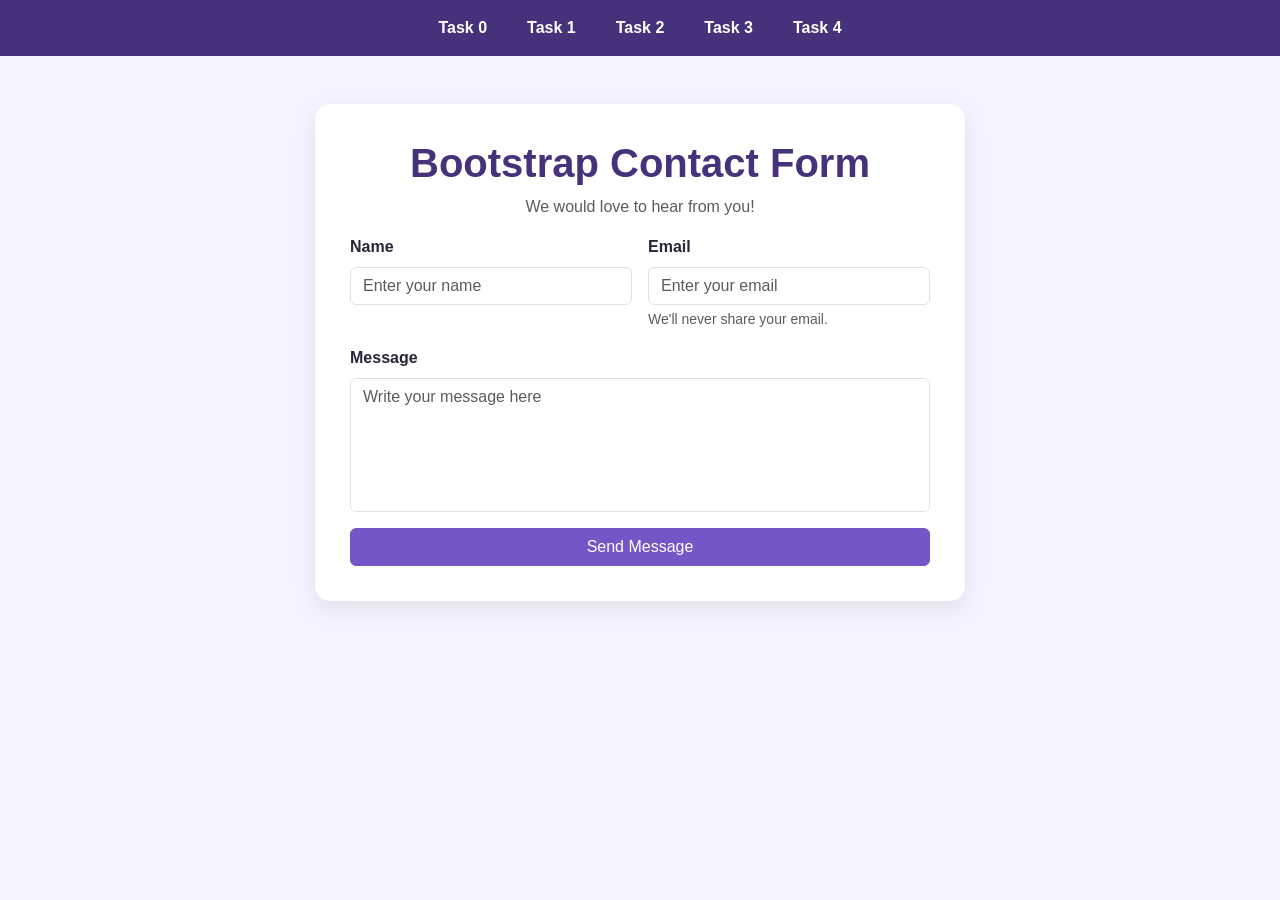
==== task2.html @ ef6ed26e "Assignment 4 - HTML CSS Bootstrap JavaScript Forms" ====
<!DOCTYPE html>
<html lang="en">
<head>
    <meta charset="UTF-8">
    <meta name="viewport"
          content="width=device-width, initial-scale=1.0">

    <title>Task 2 - Bootstrap Form</title>

    
    <link href="https://cdn.jsdelivr.net/npm/bootstrap@5.3.3/dist/css/bootstrap.min.css"
          rel="stylesheet">

    
    <link rel="stylesheet" href="task2.css">
</head>

<body>

    <nav class="navbar navbar-expand bg-purple">
        <div class="container-fluid justify-content-center">
            <div class="navbar-nav flex-row flex-wrap justify-content-center">
                <a class="nav-link" href="index.html">Task 0</a>
                <a class="nav-link" href="task1.html">Task 1</a>
                <a class="nav-link" href="task2.html">Task 2</a>
                <a class="nav-link" href="task3.html">Task 3</a>
                <a class="nav-link" href="task4.html">Task 4</a>
            </div>
        </div>
    </nav>

    <div class="container my-5">
        <div class="form-card mx-auto">

            <h1 class="text-center">Bootstrap Contact Form</h1>

            <p class="text-center text-muted">
                We would love to hear from you!
            </p>

            <form>

                <div class="row g-3">

                    <div class="col-12 col-md-6">
                        <label for="name" class="form-label">
                            Name
                        </label>
                        <input type="text"
                               class="form-control"
                               id="name"
                               name="name"
                               placeholder="Enter your name">
                    </div>

                    <div class="col-12 col-md-6">
                        <label for="email" class="form-label">
                            Email
                        </label>
                        <input type="email"
                               class="form-control"
                               id="email"
                               name="email"
                               placeholder="Enter your email">
                        <div class="form-text">
                            We'll never share your email.
                        </div>
                    </div>

                    <div class="col-12">
                        <label for="message" class="form-label">
                            Message
                        </label>
                        <textarea class="form-control"
                                  id="message"
                                  name="message"
                                  rows="5"
                                  placeholder="Write your message here"></textarea>
                    </div>

                    <div class="col-12">
                        <button type="submit"
                                class="btn btn-primary w-100">
                            Send Message
                        </button>
                    </div>

                </div>

            </form>

        </div>
    </div>

</body>
</html>
---- task2.css ----
body {
    background-color: #f5f3ff;
    font-family: Arial, sans-serif;
    color: #29253a;
}

.bg-purple {
    background-color: #45327a;
}

.navbar .nav-link {
    color: white;
    font-weight: bold;
    margin: 0 12px;
}

.navbar .nav-link:hover {
    color: #d8c8ff;
}

.form-card {
    background-color: white;
    max-width: 650px;
    padding: 35px;
    border-radius: 15px;
    box-shadow: 0 8px 25px rgba(0, 0, 0, 0.08);
}

h1 {
    color: #45327a;
    font-weight: bold;
}

.form-label {
    font-weight: bold;
}

.form-control:focus {
    border-color: #7656c6;
    box-shadow: 0 0 0 0.2rem rgba(118, 86, 198, 0.2);
}

textarea {
    resize: none;
}

.btn-primary {
    background-color: #7656c6;
    border-color: #7656c6;
}

.btn-primary:hover {
    background-color: #59409e;
    border-color: #59409e;
}

@media (max-width: 576px) {
    .form-card {
        padding: 22px;
    }

    .navbar .nav-link {
        margin: 0 5px;
        font-size: 13px;
    }
}
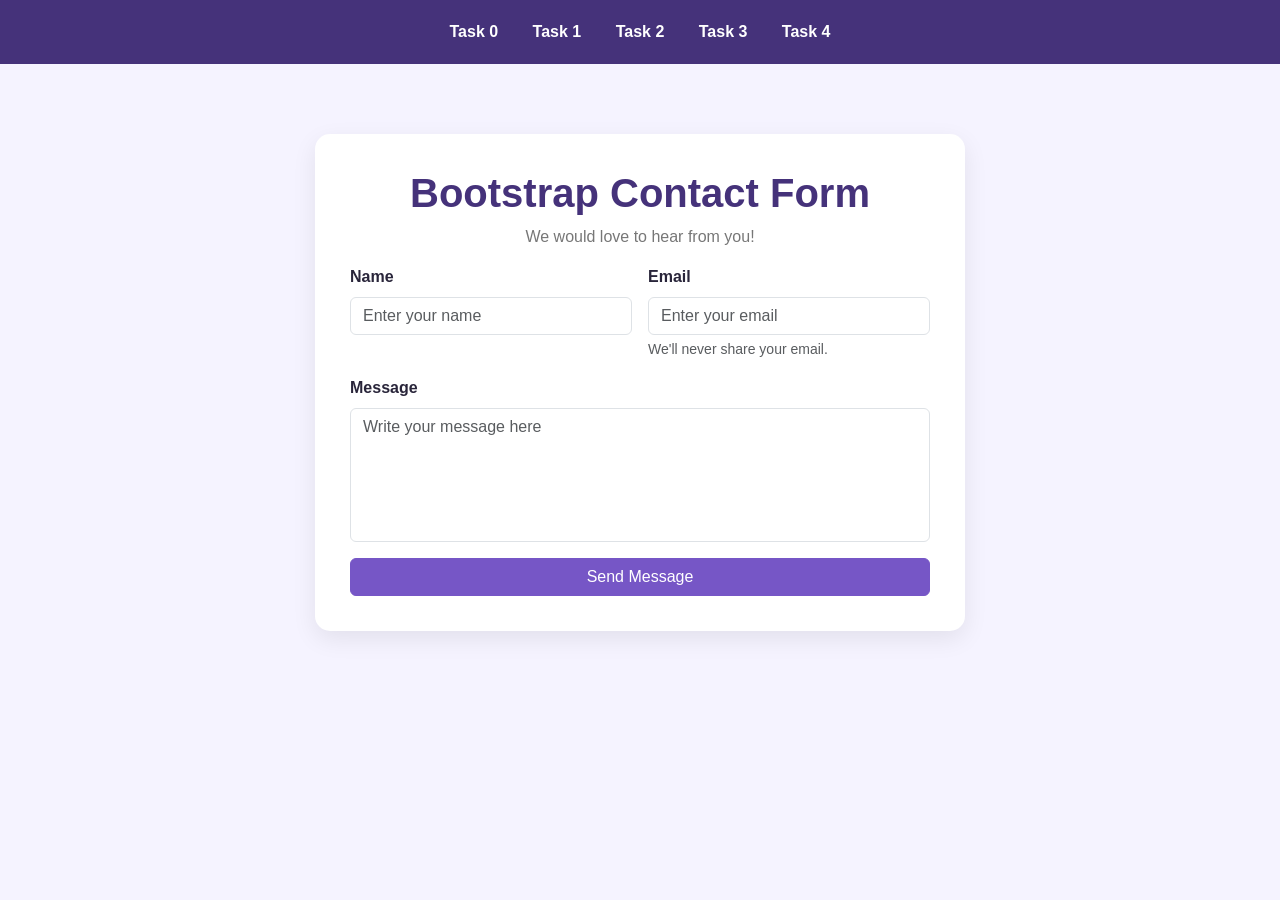
==== commit a5e7b5f5: "Update and simplify assignment 4 forms" ====
--- a/task2.html
+++ b/task2.html
@@ -3,65 +3,41 @@
 <html lang="en">
 <head>
     <meta charset="UTF-8">
-    <meta name="viewport"
-          content="width=device-width, initial-scale=1.0">
-
+    <meta name="viewport" content="width=device-width, initial-scale=1.0">
     <title>Task 2 - Bootstrap Form</title>
 
-    
-    <link href="https://cdn.jsdelivr.net/npm/bootstrap@5.3.3/dist/css/bootstrap.min.css"
-          rel="stylesheet">
-
-    
+    <link href="https://cdn.jsdelivr.net/npm/bootstrap@5.3.3/dist/css/bootstrap.min.css" rel="stylesheet">
     <link rel="stylesheet" href="task2.css">
 </head>
-
 <body>
 
-    <nav class="navbar navbar-expand bg-purple">
-        <div class="container-fluid justify-content-center">
-            <div class="navbar-nav flex-row flex-wrap justify-content-center">
-                <a class="nav-link" href="index.html">Task 0</a>
-                <a class="nav-link" href="task1.html">Task 1</a>
-                <a class="nav-link" href="task2.html">Task 2</a>
-                <a class="nav-link" href="task3.html">Task 3</a>
-                <a class="nav-link" href="task4.html">Task 4</a>
-            </div>
-        </div>
+    <nav>
+        <a href="index.html">Task 0</a>
+        <a href="task1.html">Task 1</a>
+        <a href="task2.html">Task 2</a>
+        <a href="task3.html">Task 3</a>
+        <a href="task4.html">Task 4</a>
     </nav>
 
-    <div class="container my-5">
-        <div class="form-card mx-auto">
-
-            <h1 class="text-center">Bootstrap Contact Form</h1>
-
-            <p class="text-center text-muted">
-                We would love to hear from you!
-            </p>
+    <div class="container">
+        <div class="form-card">
+            <h1>Bootstrap Contact Form</h1>
+            <p>We would love to hear from you!</p>
 
             <form>
-
                 <div class="row g-3">
 
                     <div class="col-12 col-md-6">
-                        <label for="name" class="form-label">
-                            Name
-                        </label>
-                        <input type="text"
-                               class="form-control"
-                               id="name"
-                               name="name"
+                        <label for="name" class="form-label">Name</label>
+                        <input type="text" class="form-control"
+                               id="name" name="name"
                                placeholder="Enter your name">
                     </div>
 
                     <div class="col-12 col-md-6">
-                        <label for="email" class="form-label">
-                            Email
-                        </label>
-                        <input type="email"
-                               class="form-control"
-                               id="email"
-                               name="email"
+                        <label for="email" class="form-label">Email</label>
+                        <input type="email" class="form-control"
+                               id="email" name="email"
                                placeholder="Enter your email">
                         <div class="form-text">
                             We'll never share your email.
@@ -69,27 +45,21 @@
                     </div>
 
                     <div class="col-12">
-                        <label for="message" class="form-label">
-                            Message
-                        </label>
+                        <label for="message" class="form-label">Message</label>
                         <textarea class="form-control"
-                                  id="message"
-                                  name="message"
+                                  id="message" name="message"
                                   rows="5"
                                   placeholder="Write your message here"></textarea>
                     </div>
 
                     <div class="col-12">
-                        <button type="submit"
-                                class="btn btn-primary w-100">
+                        <button type="submit" class="btn btn-primary w-100">
                             Send Message
                         </button>
                     </div>
 
                 </div>
-
             </form>
-
         </div>
     </div>
 
--- a/task2.css
+++ b/task2.css
@@ -5,31 +5,41 @@
     color: #29253a;
 }
 
-.bg-purple {
+nav {
     background-color: #45327a;
+    padding: 20px;
+    text-align: center;
 }
 
-.navbar .nav-link {
+nav a {
     color: white;
+    text-decoration: none;
+    margin: 0 15px;
     font-weight: bold;
-    margin: 0 12px;
 }
 
-.navbar .nav-link:hover {
+nav a:hover {
     color: #d8c8ff;
 }
 
 .form-card {
     background-color: white;
     max-width: 650px;
+    margin: 70px auto;
     padding: 35px;
     border-radius: 15px;
     box-shadow: 0 8px 25px rgba(0, 0, 0, 0.08);
 }
 
 h1 {
+    text-align: center;
     color: #45327a;
     font-weight: bold;
+}
+
+p {
+    text-align: center;
+    color: #777;
 }
 
 .form-label {
@@ -54,14 +64,3 @@
     background-color: #59409e;
     border-color: #59409e;
 }
-
-@media (max-width: 576px) {
-    .form-card {
-        padding: 22px;
-    }
-
-    .navbar .nav-link {
-        margin: 0 5px;
-        font-size: 13px;
-    }
-}
